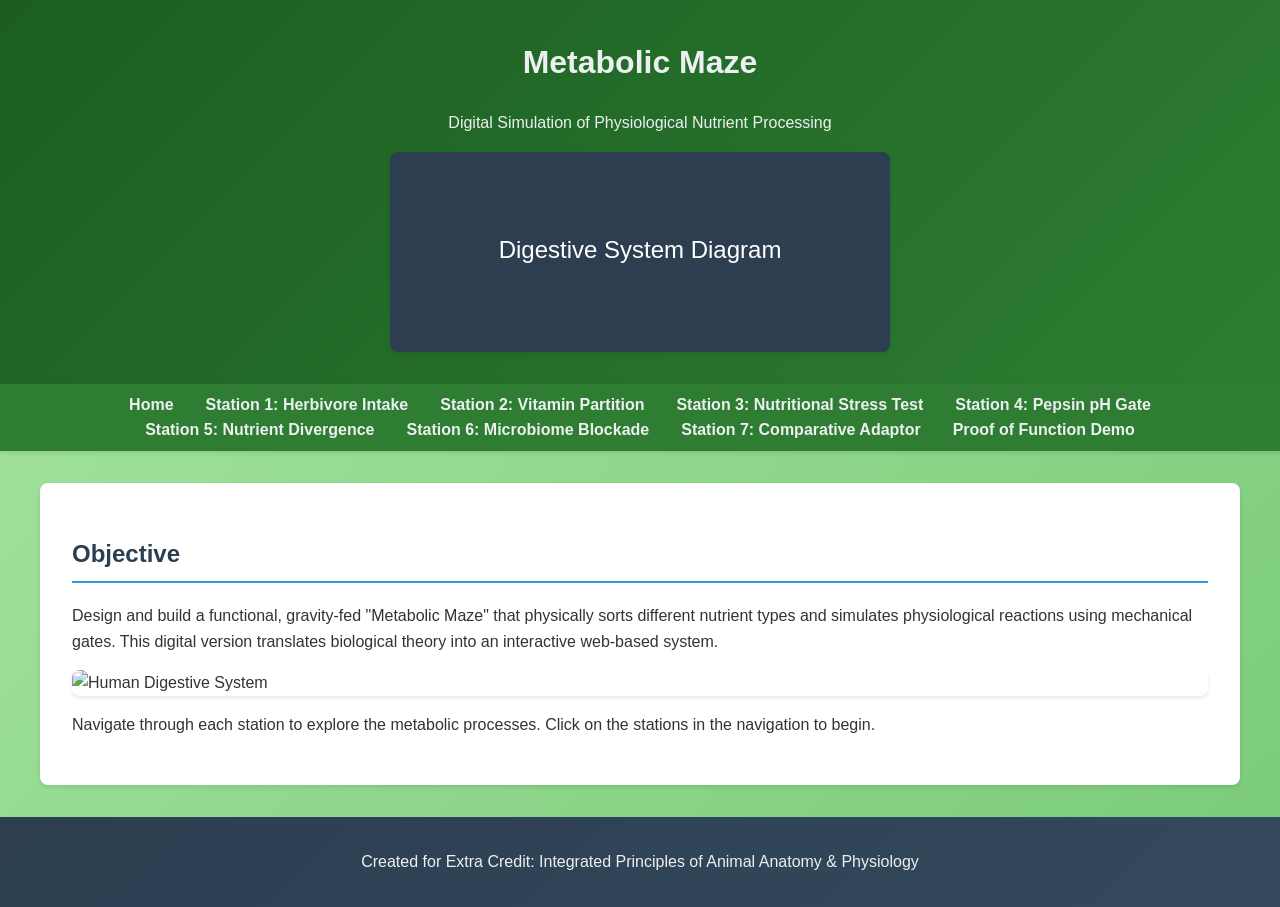
==== index.html @ 10ca8181 "feat: add extra credit web project with multi-station layout Add initial project files including ind" ====
<!DOCTYPE html>
<html lang="en">
<head>
    <meta charset="UTF-8">
    <meta name="viewport" content="width=device-width, initial-scale=1.0">
    <title>Metabolic Maze: Home</title>
    <link rel="stylesheet" href="style.css">
</head>
<body>
    <header>
        <h1>Metabolic Maze</h1>
        <p>Digital Simulation of Physiological Nutrient Processing</p>
        <svg width="500" height="200" xmlns="http://www.w3.org/2000/svg">
            <rect width="100%" height="100%" fill="#2c3e50"/>
            <text x="50%" y="50%" font-family="Arial" font-size="24" fill="white" text-anchor="middle" dominant-baseline="middle">Digestive System Diagram</text>
        </svg>
    </header>

    <nav>
        <ul>
            <li><a href="index.html">Home</a></li>
            <li><a href="station1.html">Station 1: Herbivore Intake</a></li>
            <li><a href="station2.html">Station 2: Vitamin Partition</a></li>
            <li><a href="station3.html">Station 3: Nutritional Stress Test</a></li>
            <li><a href="station4.html">Station 4: Pepsin pH Gate</a></li>
            <li><a href="station5.html">Station 5: Nutrient Divergence</a></li>
            <li><a href="station6.html">Station 6: Microbiome Blockade</a></li>
            <li><a href="station7.html">Station 7: Comparative Adaptor</a></li>
            <li><a href="demo.html">Proof of Function Demo</a></li>
        </ul>
    </nav>

    <main>
        <section id="intro">
            <h2>Objective</h2>
            <p>Design and build a functional, gravity-fed "Metabolic Maze" that physically sorts different nutrient types and simulates physiological reactions using mechanical gates. This digital version translates biological theory into an interactive web-based system.</p>
            <img src="images/digestive_system.png" alt="Human Digestive System" class="section-image"/>
            <!-- replace with your local image file -->
            <p>Navigate through each station to explore the metabolic processes. Click on the stations in the navigation to begin.</p>
        </section>
    </main>

    <footer>
        <p>Created for Extra Credit: Integrated Principles of Animal Anatomy & Physiology</p>
    </footer>

    <script src="script.js"></script>
</body>
</html>
---- style.css ----
body {
    font-family: "Lucida Sans Unicode", "Lucida Grande", sans-serif;
    line-height: 1.6;
    margin: 0;
    padding: 0;
    background: linear-gradient(135deg, #e8f5e8 0%, #c8e6c9 100%);
    color: #333;
    animation: fadeIn 1s ease-in;
}
 
@keyframes fadeIn {
    from { opacity: 0; }
    to { opacity: 1; }
}

header {
    background: linear-gradient(135deg, #1b5e20 0%, #2e7d32 100%);
    color: #ecf0f1;
    text-align: center;
    padding: 1rem 0;
    position: relative;
    overflow: hidden;
}

nav {
    background-color: #2e7d32;
    padding: 0.25rem;
    box-shadow: 0 2px 4px rgba(0,0,0,0.1);
    position: sticky;
    top: 0;
    z-index: 10;
}

header::before {
    content: '';
    position: absolute;
    top: 0;
    left: 0;
    right: 0;
    bottom: 0;
    background: url('https://upload.wikimedia.org/wikipedia/commons/thumb/5/5a/Digestive_system_diagram_en.svg/800px-Digestive_system_diagram_en.svg.png') no-repeat center;
    background-size: cover;
    opacity: 0.1;
    z-index: 0;
}

header h1, header p {
    position: relative;
    z-index: 1;
}

.header-image, svg {
    display: block;
    margin: 1rem auto;
    max-width: 100%;
    height: auto;
    border-radius: 10px;
    box-shadow: 0 4px 8px rgba(0,0,0,0.2);
}

nav {
    background-color: #2e7d32;
    padding: 0.5rem;
    box-shadow: 0 2px 4px rgba(0,0,0,0.1);
}

nav ul {
    list-style: none;
    padding: 0;
    margin: 0;
    display: flex;
    justify-content: center;
    flex-wrap: wrap;
}

nav li {
    margin: 0 1rem;
    transition: transform 0.3s ease;
}

nav li:hover {
    transform: scale(1.1);
}

nav a {
    color: #ecf0f1;
    text-decoration: none;
    font-weight: bold;
    transition: color 0.3s ease;
}

nav a:hover {
    color: #3498db;
}

main {
    max-width: 1200px;
    margin: 2rem auto;
    padding: 0 1rem;
}

section {
    background-color: #fff;
    margin-bottom: 2rem;
    padding: 2rem;
    border-radius: 8px;
    box-shadow: 0 2px 5px rgba(0,0,0,0.1);
    transition: transform 0.3s ease, box-shadow 0.3s ease;
}

section:hover {
    transform: translateY(-5px);
    box-shadow: 0 4px 15px rgba(0,0,0,0.2);
}

section h2 {
    color: #2c3e50;
    border-bottom: 2px solid #3498db;
    padding-bottom: 0.5rem;
    animation: slideInLeft 0.5s ease-out;
}

@keyframes slideInLeft {
    from { transform: translateX(-50px); opacity: 0; }
    to { transform: translateX(0); opacity: 1; }
}

.section-image, svg {
    display: block;
    max-width: 100%;
    height: auto;
    margin: 1rem auto;
    border-radius: 8px;
    box-shadow: 0 2px 4px rgba(0,0,0,0.1);
    transition: transform 0.3s ease;
}

.section-image:hover, svg:hover {
    transform: scale(1.05);
}

.simulation {
    margin-top: 1rem;
    padding: 1rem;
    background: linear-gradient(135deg, #ecf0f1 0%, #d5dbdb 100%);
    border-radius: 5px;
    animation: fadeInUp 0.5s ease-out;
}

@keyframes fadeInUp {
    from { transform: translateY(20px); opacity: 0; }
    to { transform: translateY(0); opacity: 1; }
}

/* fluid green animation - intensified */
@keyframes greenFlow {
    0% { background-position: 0% 50%; }
    25% { background-position: 50% 100%; }
    50% { background-position: 100% 50%; }
    75% { background-position: 50% 0%; }
    100% { background-position: 0% 50%; }
}
body {
    background: linear-gradient(135deg, #a8e6a3 0%, #4caf50 50%, #a8e6a3 100%);
    background-size: 400% 400%;
    animation: greenFlow 8s ease-in-out infinite;
}

/* draggable pulse and hover effects */
.draggable {
    transition: transform 0.2s ease, box-shadow 0.2s ease;
}
.draggable:hover {
    transform: scale(1.1);
    box-shadow: 0 4px 12px rgba(0,0,0,0.2);
}
.draggable:active {
    transform: scale(1.05);
}

/* dropzone glow on dragover */
.dropzone.dragover {
    background-color: #aed581;
    border-color: #689f38;
    animation: glow 1s ease infinite;
}

@keyframes glow {
    0% { box-shadow: 0 0 5px rgba(104,159,56,0.5); }
    50% { box-shadow: 0 0 20px rgba(104,159,56,1); }
    100% { box-shadow: 0 0 5px rgba(104,159,56,0.5); }
}

/* section background pulse */
section {
    background-color: #fff;
    animation: sectionPulse 6s ease-in-out infinite;
}
@keyframes sectionPulse {
    0%,100% { background-color: #fff; }
    50% { background-color: #f0fff0; }
}

button {
    background: linear-gradient(135deg, #388e3c 0%, #2e7d32 100%);
    color: white;
    border: none;
    padding: 0.5rem 1rem;
    margin: 0.5rem;
    border-radius: 5px;
    cursor: pointer;
    font-size: 1rem;
    transition: all 0.3s ease;
    box-shadow: 0 2px 4px rgba(0,0,0,0.1);
}

button:hover {
    transform: translateY(-2px);
    box-shadow: 0 4px 8px rgba(0,0,0,0.2);
}

button:active {
    transform: translateY(0);
}

.result {
    margin-top: 1rem;
    padding: 1rem;
    background: linear-gradient(135deg, #c8e6c9 0%, #a5d6a7 100%);
    border-radius: 5px;
    font-weight: bold;
    animation: fadeIn 0.5s ease-in;
    opacity: 0;
    transition: opacity 0.5s ease;
}
.result.pop {
    animation: pop 0.4s ease-out;
}

@keyframes pop {
    0% { transform: scale(0.8); opacity: 0; }
    60% { transform: scale(1.1); opacity: 1; }
    100% { transform: scale(1); opacity: 1; }
}

.result.show {
    opacity: 1;
}

footer {
    background: linear-gradient(135deg, #2c3e50 0%, #34495e 100%);
    color: #ecf0f1;
    text-align: center;
    padding: 1rem 0;
    margin-top: 2rem;
}

/* draggable and dropzone styles */
.draggable {
    display: inline-block;
    padding: 0.4rem 0.8rem;
    margin: 0.2rem;
    background-color: #a5d6a7;
    border: 1px solid #4caf50;
    border-radius: 4px;
    cursor: move;
}

.dropzone {
    margin-top: 1rem;
    padding: 2rem;
    min-height: 100px;
    background-color: #c8e6c9;
    border: 2px dashed #388e3c;
    border-radius: 8px;
    text-align: center;
    color: #2e7d32;
}

/* test food drop zone for adaptor station */
#test-zone {
    margin-top: 1rem;
    padding: 1.5rem;
    background-color: #dcedc8;
    border: 2px dotted #558b2f;
    border-radius: 6px;
    text-align: center;
    color: #33691e;
}
.dropzone.jam {
    animation: shake 0.5s;
    border-color: #e74c3c;
    background-color: #ffcdd2;
}

@keyframes shake {
    0% { transform: translateX(0); }
    25% { transform: translateX(-5px); }
    50% { transform: translateX(5px); }
    75% { transform: translateX(-5px); }
    100% { transform: translateX(0); }
}

/* station-specific visual components */
#maze-container {
    display: flex;
    align-items: center;
    justify-content: space-around;
    margin-top: 1rem;
}

/* two-column panels for station7 */
.two-panels {
    display: flex;
    gap: 1rem;
    flex-wrap: wrap;
}
.panel {
    flex: 1 1 45%;
    border: 2px solid #4caf50;
    padding: 0.5rem;
    border-radius: 6px;
    background: #e8f5e9;
}
.panel h3 {
    text-align: center;
    margin-top: 0;
}

/* Station 1 intake pathway animation */
.intake-path {
    position: relative;
    width: 60px;
    height: 200px;
    margin: 1rem auto;
    background: linear-gradient(180deg, #e0f2f1 0%, #a5d6a7 100%);
    border: 2px solid #388e3c;
    border-radius: 15px;
    overflow: hidden;
}
.intake-path .segment {
    width: 100%;
    height: 33.33%;
    position: relative;
    border-bottom: 1px solid #388e3c;
}
.intake-path .segment:last-child {
    border-bottom: none;
}
.intake-path .segment.head {
    border-top-left-radius: 15px;
    border-top-right-radius: 15px;
    background: #b2dfdb;
}
.intake-path .segment.stomach {
    border-bottom-left-radius: 15px;
    border-bottom-right-radius: 15px;
    background: #80cbc4;
}
.path-label {
    text-align: center;
    margin-top: 0.2rem;
    font-size: 0.9rem;
    color: #2e7d32;
}
.intake-marker {
    position: absolute;
    top: -20px;
    left: 50%;
    width: 20px;
    height: 20px;
    border-radius: 50%;
    transform: translateX(-50%);
    background-color: #4caf50;
}
.intake-marker.accepted {
    background-color: #4caf50;
}
.intake-marker.rejected {
    background-color: #e74c3c;
}
@keyframes slideDown {
    0% { top: -20px; border-radius:50%; height:20px; }
    30% { top: 40%; border-radius:10%; height:30px; }
    60% { top: 70%; border-radius:30%; height:25px; }
    100% { top: 100%; }
}
@keyframes slideUp {
    0% { top: -20px; }
    30% { top: 60%; }
    60% { top: 40%; }
    100% { top: -20px; }
}
.slide-down { animation: slideDown 1s ease-in-out forwards; }
.slide-up { animation: slideUp 1s ease-in-out forwards; }
.pillar {
    padding: 0.5rem 1rem;
    background-color: #ffeb3b;
    border: 2px solid #fbc02d;
    border-radius: 4px;
    transition: transform 0.5s ease, opacity 0.5s ease;
}
.pillar.removed {
    transform: translateY(20px) rotate(20deg);
    opacity: 0;
}
.gate {
    padding: 0.5rem 1rem;
    border: 2px solid #555;
    border-radius: 4px;
    transition: background-color 0.3s ease;
}
.gate.closed {
    background-color: #e74c3c;
    color: white;
}
.gate.open {
    background-color: #2ecc71;
    color: white;
}

/* animated energy flow around gate */
.gate {
    position: relative;
}
.gate::before,
.gate::after {
    content: '';
    position: absolute;
    width: 12px;
    height: 12px;
    background: rgba(46,204,113,0.8);
    border-radius: 50%;
    box-shadow: 0 0 8px rgba(46,204,113,0.6);
    pointer-events: none;
    opacity: 0;
    transition: opacity 0.3s;
}
.gate::before {
    /* second dot starts halfway through the animation */
    animation-delay: 1s;
}
.gate.flowing::after,
.gate.flowing::before {
    animation: perimeterLight 2s linear infinite;
    opacity: 1;
}
.gate.paused::after,
.gate.paused::before {
    animation: none;
    opacity: 0.4;
}

@keyframes perimeterLight {
    0%,100% { top: -8px; left: -8px; }
    25%  { top: -8px; left: calc(100% - 4px); }
    50%  { top: calc(100% - 4px); left: calc(100% - 4px); }
    75%  { top: calc(100% - 4px); left: -8px; }
}

#energy-meter {
    margin-top: 0.5rem;
    font-weight: bold;
}

/* generic meter/counter used by multiple stations */
.meter, .counter {
    margin-top: 0.5rem;
    font-weight: bold;
    padding: 0.3rem 0.6rem;
    background-color: #fff9c4;
    border: 1px solid #fbc02d;
    border-radius: 4px;
    display: inline-block;
}

/* demo page meter summary */
#demo-meters {
    display: block;
    margin: 1rem 0;
    padding: 0.5rem 1rem;
    background-color: #dcedc8;
    border: 1px solid #8bc34a;
    border-radius: 4px;
    font-size: 0.9rem;
}
.counter.highlight {
    background-color: #aed581;
    transition: background-color 0.5s ease;
}

.flow {
    margin-top:1rem;
    padding:0.5rem;
    border:1px solid #388e3c;
    border-radius:4px;
    transition:background-color 0.3s ease, width 0.3s ease;
    width:50%;
}
.flow.slow { background-color:#a5d6a7; }
.flow.fast { background-color:#ef5350; width:100%; }

.back-link {
    display: inline-block;
    margin-top: 1rem;
    padding: 0.5rem 1rem;
    background-color: #3498db;
    color: white;
    text-decoration: none;
    border-radius: 5px;
    transition: background-color 0.3s ease;
}

.back-link:hover {
    background-color: #2980b9;
}
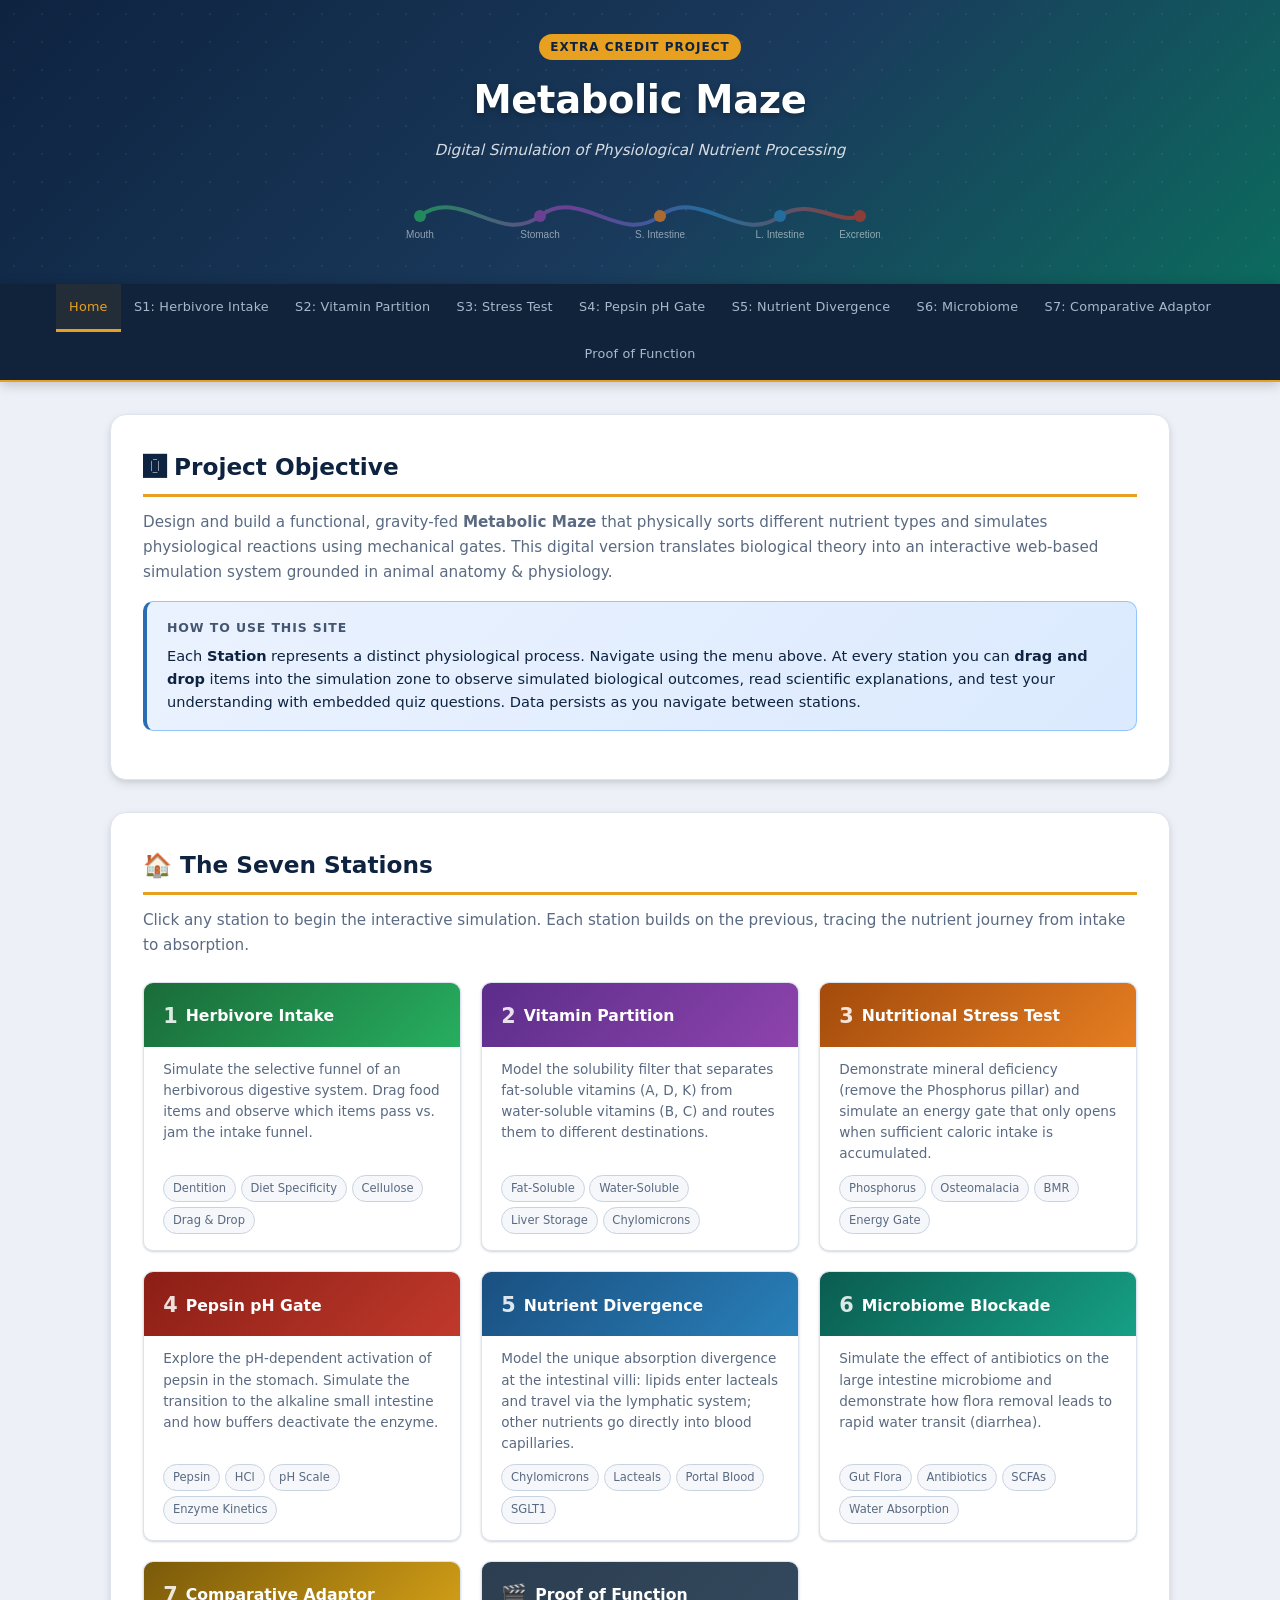
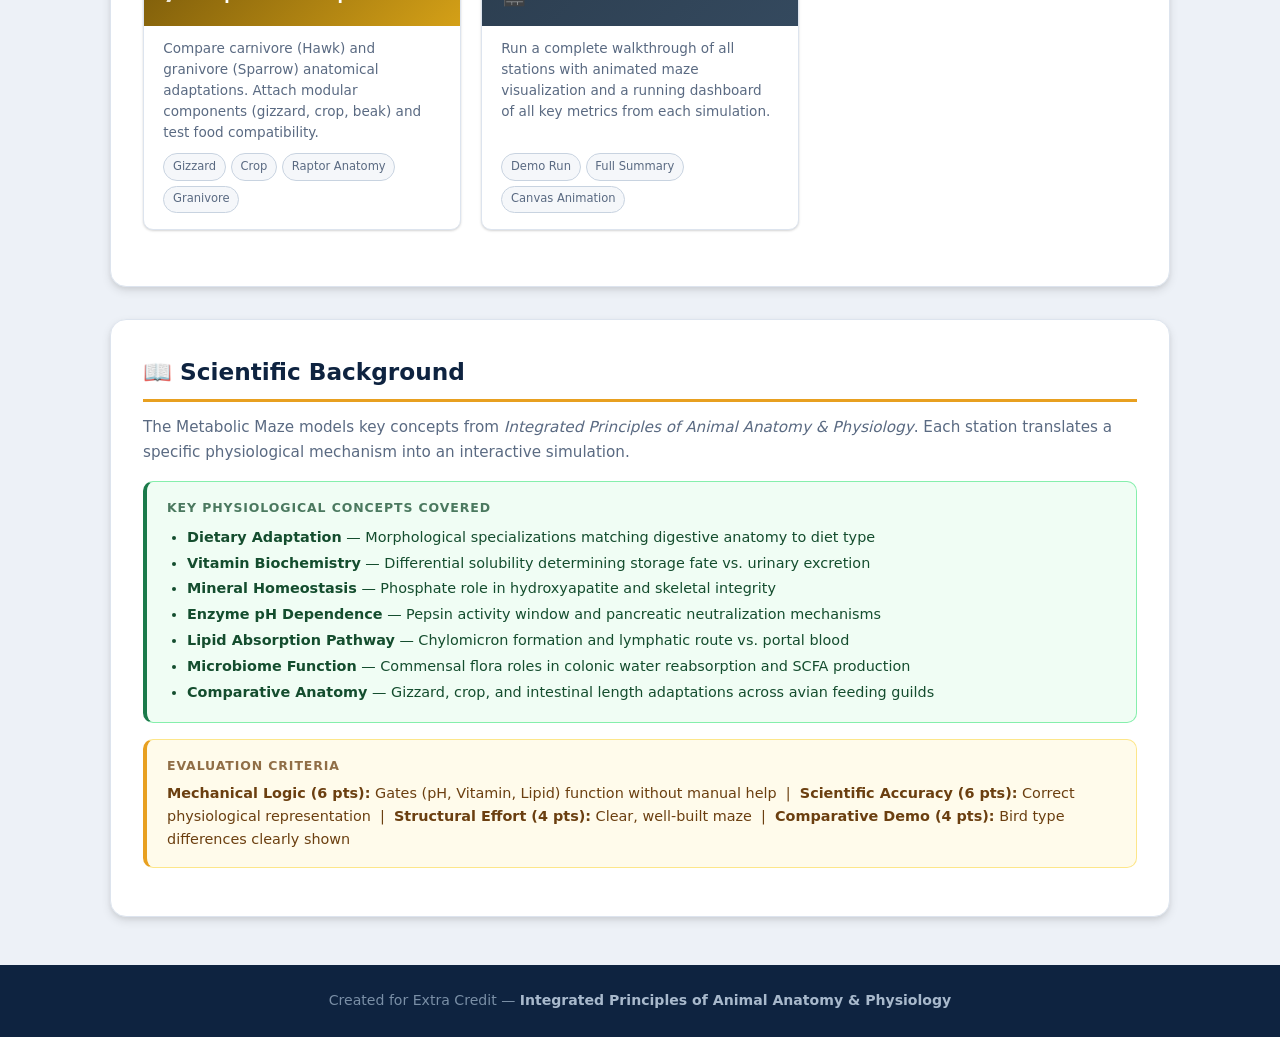
==== commit 7e859b16: "modified:   index.html 	modified:   script.js 	modified:   station1.html 	modified:   station2.html " ====
--- a/index.html
+++ b/index.html
@@ -3,47 +3,236 @@
 <head>
     <meta charset="UTF-8">
     <meta name="viewport" content="width=device-width, initial-scale=1.0">
-    <title>Metabolic Maze: Home</title>
+    <title>Metabolic Maze &mdash; Home</title>
     <link rel="stylesheet" href="style.css">
 </head>
 <body>
     <header>
+        <div class="station-badge">Extra Credit Project</div>
         <h1>Metabolic Maze</h1>
         <p>Digital Simulation of Physiological Nutrient Processing</p>
-        <svg width="500" height="200" xmlns="http://www.w3.org/2000/svg">
-            <rect width="100%" height="100%" fill="#2c3e50"/>
-            <text x="50%" y="50%" font-family="Arial" font-size="24" fill="white" text-anchor="middle" dominant-baseline="middle">Digestive System Diagram</text>
+        <!-- Inline SVG digestive pathway diagram -->
+        <svg width="480" height="80" viewBox="0 0 480 80" xmlns="http://www.w3.org/2000/svg" style="display:block;margin:.75rem auto 0;opacity:.7;">
+            <defs>
+                <linearGradient id="pipGrad" x1="0" y1="0" x2="1" y2="0">
+                    <stop offset="0%"   stop-color="#27ae60"/>
+                    <stop offset="33%"  stop-color="#8e44ad"/>
+                    <stop offset="66%"  stop-color="#2980b9"/>
+                    <stop offset="100%" stop-color="#c0392b"/>
+                </linearGradient>
+            </defs>
+            <path d="M20,40 C60,10 100,70 140,40 C180,10 220,70 260,40 C300,10 340,70 380,40 C410,20 440,50 460,40"
+                  stroke="url(#pipGrad)" stroke-width="4" fill="none" stroke-linecap="round"/>
+            <circle cx="20"  cy="40" r="6" fill="#27ae60"/>
+            <circle cx="140" cy="40" r="6" fill="#8e44ad"/>
+            <circle cx="260" cy="40" r="6" fill="#e67e22"/>
+            <circle cx="380" cy="40" r="6" fill="#2980b9"/>
+            <circle cx="460" cy="40" r="6" fill="#c0392b"/>
+            <text x="20"  y="62" font-family="sans-serif" font-size="10" fill="rgba(255,255,255,.75)" text-anchor="middle">Mouth</text>
+            <text x="140" y="62" font-family="sans-serif" font-size="10" fill="rgba(255,255,255,.75)" text-anchor="middle">Stomach</text>
+            <text x="260" y="62" font-family="sans-serif" font-size="10" fill="rgba(255,255,255,.75)" text-anchor="middle">S. Intestine</text>
+            <text x="380" y="62" font-family="sans-serif" font-size="10" fill="rgba(255,255,255,.75)" text-anchor="middle">L. Intestine</text>
+            <text x="460" y="62" font-family="sans-serif" font-size="10" fill="rgba(255,255,255,.75)" text-anchor="middle">Excretion</text>
         </svg>
     </header>
 
     <nav>
         <ul>
             <li><a href="index.html">Home</a></li>
-            <li><a href="station1.html">Station 1: Herbivore Intake</a></li>
-            <li><a href="station2.html">Station 2: Vitamin Partition</a></li>
-            <li><a href="station3.html">Station 3: Nutritional Stress Test</a></li>
-            <li><a href="station4.html">Station 4: Pepsin pH Gate</a></li>
-            <li><a href="station5.html">Station 5: Nutrient Divergence</a></li>
-            <li><a href="station6.html">Station 6: Microbiome Blockade</a></li>
-            <li><a href="station7.html">Station 7: Comparative Adaptor</a></li>
-            <li><a href="demo.html">Proof of Function Demo</a></li>
+            <li><a href="station1.html">S1: Herbivore Intake</a></li>
+            <li><a href="station2.html">S2: Vitamin Partition</a></li>
+            <li><a href="station3.html">S3: Stress Test</a></li>
+            <li><a href="station4.html">S4: Pepsin pH Gate</a></li>
+            <li><a href="station5.html">S5: Nutrient Divergence</a></li>
+            <li><a href="station6.html">S6: Microbiome</a></li>
+            <li><a href="station7.html">S7: Comparative Adaptor</a></li>
+            <li><a href="demo.html">Proof of Function</a></li>
         </ul>
     </nav>
 
     <main>
+        <!-- Objective Section -->
         <section id="intro">
-            <h2>Objective</h2>
-            <p>Design and build a functional, gravity-fed "Metabolic Maze" that physically sorts different nutrient types and simulates physiological reactions using mechanical gates. This digital version translates biological theory into an interactive web-based system.</p>
-            <img src="images/digestive_system.png" alt="Human Digestive System" class="section-image"/>
-            <!-- replace with your local image file -->
-            <p>Navigate through each station to explore the metabolic processes. Click on the stations in the navigation to begin.</p>
+            <h2>&#127358; Project Objective</h2>
+            <p class="section-desc">
+                Design and build a functional, gravity-fed <strong>Metabolic Maze</strong> that physically sorts different
+                nutrient types and simulates physiological reactions using mechanical gates. This digital version translates
+                biological theory into an interactive web-based simulation system grounded in animal anatomy & physiology.
+            </p>
+
+            <div class="fact-panel">
+                <div class="panel-title">How to Use This Site</div>
+                <p>Each <strong>Station</strong> represents a distinct physiological process. Navigate using the menu above.
+                   At every station you can <strong>drag and drop</strong> items into the simulation zone to observe
+                   simulated biological outcomes, read scientific explanations, and test your understanding with
+                   embedded quiz questions. Data persists as you navigate between stations.</p>
+            </div>
+        </section>
+
+        <!-- Station Cards Grid -->
+        <section>
+            <h2>&#127968; The Seven Stations</h2>
+            <p class="section-desc">Click any station to begin the interactive simulation. Each station builds on the previous, tracing the nutrient journey from intake to absorption.</p>
+
+            <div class="station-grid">
+                <a href="station1.html" class="station-card">
+                    <div class="station-card-header card-s1">
+                        <span class="s-num">1</span> Herbivore Intake
+                    </div>
+                    <div class="station-card-body">
+                        <p>Simulate the selective funnel of an herbivorous digestive system. Drag food items and observe which items pass vs. jam the intake funnel.</p>
+                        <div class="station-card-tags">
+                            <span class="tag">Dentition</span>
+                            <span class="tag">Diet Specificity</span>
+                            <span class="tag">Cellulose</span>
+                            <span class="tag">Drag & Drop</span>
+                        </div>
+                    </div>
+                </a>
+
+                <a href="station2.html" class="station-card">
+                    <div class="station-card-header card-s2">
+                        <span class="s-num">2</span> Vitamin Partition
+                    </div>
+                    <div class="station-card-body">
+                        <p>Model the solubility filter that separates fat-soluble vitamins (A, D, K) from water-soluble vitamins (B, C) and routes them to different destinations.</p>
+                        <div class="station-card-tags">
+                            <span class="tag">Fat-Soluble</span>
+                            <span class="tag">Water-Soluble</span>
+                            <span class="tag">Liver Storage</span>
+                            <span class="tag">Chylomicrons</span>
+                        </div>
+                    </div>
+                </a>
+
+                <a href="station3.html" class="station-card">
+                    <div class="station-card-header card-s3">
+                        <span class="s-num">3</span> Nutritional Stress Test
+                    </div>
+                    <div class="station-card-body">
+                        <p>Demonstrate mineral deficiency (remove the Phosphorus pillar) and simulate an energy gate that only opens when sufficient caloric intake is accumulated.</p>
+                        <div class="station-card-tags">
+                            <span class="tag">Phosphorus</span>
+                            <span class="tag">Osteomalacia</span>
+                            <span class="tag">BMR</span>
+                            <span class="tag">Energy Gate</span>
+                        </div>
+                    </div>
+                </a>
+
+                <a href="station4.html" class="station-card">
+                    <div class="station-card-header card-s4">
+                        <span class="s-num">4</span> Pepsin pH Gate
+                    </div>
+                    <div class="station-card-body">
+                        <p>Explore the pH-dependent activation of pepsin in the stomach. Simulate the transition to the alkaline small intestine and how buffers deactivate the enzyme.</p>
+                        <div class="station-card-tags">
+                            <span class="tag">Pepsin</span>
+                            <span class="tag">HCl</span>
+                            <span class="tag">pH Scale</span>
+                            <span class="tag">Enzyme Kinetics</span>
+                        </div>
+                    </div>
+                </a>
+
+                <a href="station5.html" class="station-card">
+                    <div class="station-card-header card-s5">
+                        <span class="s-num">5</span> Nutrient Divergence
+                    </div>
+                    <div class="station-card-body">
+                        <p>Model the unique absorption divergence at the intestinal villi: lipids enter lacteals and travel via the lymphatic system; other nutrients go directly into blood capillaries.</p>
+                        <div class="station-card-tags">
+                            <span class="tag">Chylomicrons</span>
+                            <span class="tag">Lacteals</span>
+                            <span class="tag">Portal Blood</span>
+                            <span class="tag">SGLT1</span>
+                        </div>
+                    </div>
+                </a>
+
+                <a href="station6.html" class="station-card">
+                    <div class="station-card-header card-s6">
+                        <span class="s-num">6</span> Microbiome Blockade
+                    </div>
+                    <div class="station-card-body">
+                        <p>Simulate the effect of antibiotics on the large intestine microbiome and demonstrate how flora removal leads to rapid water transit (diarrhea).</p>
+                        <div class="station-card-tags">
+                            <span class="tag">Gut Flora</span>
+                            <span class="tag">Antibiotics</span>
+                            <span class="tag">SCFAs</span>
+                            <span class="tag">Water Absorption</span>
+                        </div>
+                    </div>
+                </a>
+
+                <a href="station7.html" class="station-card">
+                    <div class="station-card-header card-s7">
+                        <span class="s-num">7</span> Comparative Adaptor
+                    </div>
+                    <div class="station-card-body">
+                        <p>Compare carnivore (Hawk) and granivore (Sparrow) anatomical adaptations. Attach modular components (gizzard, crop, beak) and test food compatibility.</p>
+                        <div class="station-card-tags">
+                            <span class="tag">Gizzard</span>
+                            <span class="tag">Crop</span>
+                            <span class="tag">Raptor Anatomy</span>
+                            <span class="tag">Granivore</span>
+                        </div>
+                    </div>
+                </a>
+
+                <a href="demo.html" class="station-card">
+                    <div class="station-card-header card-demo">
+                        <span class="s-num">&#127916;</span> Proof of Function
+                    </div>
+                    <div class="station-card-body">
+                        <p>Run a complete walkthrough of all stations with animated maze visualization and a running dashboard of all key metrics from each simulation.</p>
+                        <div class="station-card-tags">
+                            <span class="tag">Demo Run</span>
+                            <span class="tag">Full Summary</span>
+                            <span class="tag">Canvas Animation</span>
+                        </div>
+                    </div>
+                </a>
+            </div>
+        </section>
+
+        <!-- Scientific Context -->
+        <section>
+            <h2>&#128214; Scientific Background</h2>
+            <p class="section-desc">
+                The Metabolic Maze models key concepts from <em>Integrated Principles of Animal Anatomy & Physiology</em>.
+                Each station translates a specific physiological mechanism into an interactive simulation.
+            </p>
+
+            <div class="concept-panel">
+                <div class="panel-title">Key Physiological Concepts Covered</div>
+                <ul style="padding-left:1.25rem;margin-top:.4rem;font-size:.9rem;line-height:1.8;">
+                    <li><strong>Dietary Adaptation</strong> &mdash; Morphological specializations matching digestive anatomy to diet type</li>
+                    <li><strong>Vitamin Biochemistry</strong> &mdash; Differential solubility determining storage fate vs. urinary excretion</li>
+                    <li><strong>Mineral Homeostasis</strong> &mdash; Phosphate role in hydroxyapatite and skeletal integrity</li>
+                    <li><strong>Enzyme pH Dependence</strong> &mdash; Pepsin activity window and pancreatic neutralization mechanisms</li>
+                    <li><strong>Lipid Absorption Pathway</strong> &mdash; Chylomicron formation and lymphatic route vs. portal blood</li>
+                    <li><strong>Microbiome Function</strong> &mdash; Commensal flora roles in colonic water reabsorption and SCFA production</li>
+                    <li><strong>Comparative Anatomy</strong> &mdash; Gizzard, crop, and intestinal length adaptations across avian feeding guilds</li>
+                </ul>
+            </div>
+
+            <div class="warn-panel">
+                <div class="panel-title">Evaluation Criteria</div>
+                <p style="margin-top:.3rem;font-size:.9rem;">
+                    <strong>Mechanical Logic (6 pts):</strong> Gates (pH, Vitamin, Lipid) function without manual help &nbsp;|&nbsp;
+                    <strong>Scientific Accuracy (6 pts):</strong> Correct physiological representation &nbsp;|&nbsp;
+                    <strong>Structural Effort (4 pts):</strong> Clear, well-built maze &nbsp;|&nbsp;
+                    <strong>Comparative Demo (4 pts):</strong> Bird type differences clearly shown
+                </p>
+            </div>
         </section>
     </main>
 
     <footer>
-        <p>Created for Extra Credit: Integrated Principles of Animal Anatomy & Physiology</p>
+        <p>Created for Extra Credit &mdash; <strong>Integrated Principles of Animal Anatomy & Physiology</strong></p>
     </footer>
 
     <script src="script.js"></script>
 </body>
-</html>+</html>
--- a/style.css
+++ b/style.css
@@ -1,516 +1,1070 @@
+/* ==========================================
+   METABOLIC MAZE â GLOBAL STYLESHEET
+   Academic/Scientific Theme
+   ========================================== */
+
+/* --- CSS CUSTOM PROPERTIES --- */
+:root {
+    --primary:       #1a3a5c;
+    --primary-dark:  #0e2340;
+    --primary-light: #2a6db5;
+    --secondary:     #0c6b5e;
+    --secondary-light:#14a896;
+    --accent:        #e8a020;
+    --accent-dark:   #c5820f;
+    --danger:        #c0392b;
+    --success:       #1a7a4a;
+    --warning:       #c77b0a;
+
+    /* station accent colours */
+    --s1: #27ae60;
+    --s2: #8e44ad;
+    --s3: #e67e22;
+    --s4: #c0392b;
+    --s5: #2980b9;
+    --s6: #16a085;
+    --s7: #d4a017;
+
+    --bg:            #edf1f7;
+    --surface:       #ffffff;
+    --surface-alt:   #f5f7fa;
+    --text:          #1a2535;
+    --text-muted:    #5a6a82;
+    --text-light:    #8899b0;
+    --border:        #c8d3e0;
+    --border-light:  #dde4ee;
+
+    --shadow-sm:  0 1px 3px rgba(0,0,0,.11), 0 1px 2px rgba(0,0,0,.07);
+    --shadow:     0 4px 10px rgba(0,0,0,.10), 0 2px 5px rgba(0,0,0,.06);
+    --shadow-lg:  0 10px 28px rgba(0,0,0,.13), 0 4px 12px rgba(0,0,0,.08);
+    --shadow-xl:  0 20px 45px rgba(0,0,0,.16);
+
+    --radius-sm:   5px;
+    --radius:      10px;
+    --radius-lg:   16px;
+    --radius-full: 999px;
+
+    --transition:      all .22s ease;
+    --transition-slow: all .45s ease;
+}
+
+/* --- RESET --- */
+*, *::before, *::after { box-sizing: border-box; margin: 0; padding: 0; }
+img { max-width: 100%; height: auto; display: block; }
+
+/* --- BODY --- */
 body {
-    font-family: "Lucida Sans Unicode", "Lucida Grande", sans-serif;
-    line-height: 1.6;
-    margin: 0;
+    font-family: 'Segoe UI', system-ui, -apple-system, sans-serif;
+    background: var(--bg);
+    color: var(--text);
+    line-height: 1.7;
+    min-height: 100vh;
+    animation: pageIn .55s ease both;
+}
+@keyframes pageIn {
+    from { opacity: 0; transform: translateY(8px); }
+    to   { opacity: 1; transform: translateY(0); }
+}
+
+/* ==========================================
+   HEADER
+   ========================================== */
+header {
+    background: linear-gradient(135deg, var(--primary-dark) 0%, var(--primary) 55%, var(--secondary) 100%);
+    color: #fff;
+    padding: 2rem 1.5rem 1.75rem;
+    text-align: center;
+    position: relative;
+    overflow: hidden;
+}
+/* subtle DNA-lattice watermark */
+header::before {
+    content: '';
+    position: absolute; inset: 0;
+    background-image:
+        radial-gradient(circle, rgba(255,255,255,.06) 1px, transparent 1px);
+    background-size: 28px 28px;
+    pointer-events: none;
+}
+header h1 {
+    position: relative;
+    font-size: clamp(1.4rem, 4vw, 2.4rem);
+    font-weight: 800;
+    letter-spacing: -.3px;
+    text-shadow: 0 2px 6px rgba(0,0,0,.35);
+}
+header p {
+    position: relative;
+    font-size: .95rem;
+    opacity: .82;
+    margin-top: .35rem;
+    font-style: italic;
+}
+.station-badge {
+    display: inline-block;
+    background: var(--accent);
+    color: var(--primary-dark);
+    font-weight: 700;
+    font-size: .75rem;
+    padding: .18rem .7rem;
+    border-radius: var(--radius-full);
+    letter-spacing: 1px;
+    text-transform: uppercase;
+    margin-bottom: .45rem;
+    position: relative;
+}
+
+/* ==========================================
+   NAVIGATION
+   ========================================== */
+nav {
+    background: rgba(10, 28, 52, .97);
+    backdrop-filter: blur(12px);
     padding: 0;
-    background: linear-gradient(135deg, #e8f5e8 0%, #c8e6c9 100%);
-    color: #333;
-    animation: fadeIn 1s ease-in;
-}
- 
-@keyframes fadeIn {
-    from { opacity: 0; }
-    to { opacity: 1; }
-}
-
-header {
-    background: linear-gradient(135deg, #1b5e20 0%, #2e7d32 100%);
-    color: #ecf0f1;
-    text-align: center;
-    padding: 1rem 0;
-    position: relative;
-    overflow: hidden;
-}
-
-nav {
-    background-color: #2e7d32;
-    padding: 0.25rem;
-    box-shadow: 0 2px 4px rgba(0,0,0,0.1);
     position: sticky;
     top: 0;
-    z-index: 10;
-}
-
-header::before {
+    z-index: 100;
+    box-shadow: 0 2px 12px rgba(0,0,0,.22);
+    border-bottom: 2.5px solid var(--accent);
+}
+nav ul {
+    list-style: none;
+    display: flex;
+    justify-content: center;
+    flex-wrap: wrap;
+    gap: 0;
+}
+nav li { position: relative; }
+nav a {
+    display: block;
+    color: #a8b9cc;
+    text-decoration: none;
+    font-weight: 500;
+    font-size: .8rem;
+    padding: .72rem .82rem;
+    letter-spacing: .2px;
+    transition: var(--transition);
+    border-bottom: 3px solid transparent;
+    white-space: nowrap;
+}
+nav a:hover {
+    color: #fff;
+    background: rgba(255,255,255,.07);
+    border-bottom-color: var(--accent);
+}
+nav a.active {
+    color: var(--accent);
+    border-bottom-color: var(--accent);
+    background: rgba(232,160,32,.08);
+}
+
+/* ==========================================
+   MAIN LAYOUT
+   ========================================== */
+main {
+    max-width: 1100px;
+    margin: 2rem auto;
+    padding: 0 1.25rem;
+}
+section {
+    background: var(--surface);
+    border-radius: var(--radius-lg);
+    box-shadow: var(--shadow);
+    padding: 2rem;
+    margin-bottom: 2rem;
+    border: 1px solid var(--border-light);
+}
+section h2 {
+    color: var(--primary-dark);
+    font-size: 1.45rem;
+    font-weight: 700;
+    margin-bottom: .8rem;
+    padding-bottom: .5rem;
+    border-bottom: 3px solid var(--accent);
+    display: flex;
+    align-items: center;
+    gap: .5rem;
+}
+.section-desc {
+    color: var(--text-muted);
+    font-size: .95rem;
+    line-height: 1.65;
+    margin-bottom: .5rem;
+}
+ol.station-requirements {
+    padding-left: 1.3rem;
+    margin: .6rem 0;
+    color: var(--text-muted);
+    font-size: .93rem;
+}
+ol.station-requirements li { margin-bottom: .35rem; }
+
+/* ==========================================
+   FACT / CONCEPT / WARN PANELS
+   ========================================== */
+.fact-panel, .concept-panel, .warn-panel {
+    border-radius: var(--radius);
+    padding: 1rem 1.25rem;
+    margin: 1rem 0;
+    font-size: .91rem;
+    line-height: 1.6;
+}
+.fact-panel {
+    background: linear-gradient(135deg, #ebf2ff, #dbeafe);
+    border: 1px solid #93c5fd;
+    border-left: 4px solid var(--primary-light);
+    color: var(--primary-dark);
+}
+.concept-panel {
+    background: #f0fdf4;
+    border: 1px solid #86efac;
+    border-left: 4px solid var(--success);
+    color: #144d2e;
+}
+.warn-panel {
+    background: #fffbeb;
+    border: 1px solid #fde68a;
+    border-left: 4px solid var(--accent);
+    color: #6b3f10;
+}
+.panel-title {
+    font-weight: 700;
+    font-size: .78rem;
+    text-transform: uppercase;
+    letter-spacing: .9px;
+    margin-bottom: .35rem;
+    opacity: .75;
+}
+
+/* ==========================================
+   QUIZ
+   ========================================== */
+.quiz-section {
+    background: var(--surface-alt);
+    border: 2px solid var(--border);
+    border-radius: var(--radius);
+    padding: 1.25rem;
+    margin: 1.5rem 0;
+}
+.quiz-section h3 {
+    color: var(--primary);
+    font-size: 1rem;
+    margin-bottom: 1rem;
+    display: flex;
+    align-items: center;
+    gap: .4rem;
+}
+.quiz-question { margin-bottom: .9rem; }
+.quiz-question p {
+    font-weight: 600;
+    font-size: .93rem;
+    margin-bottom: .5rem;
+    color: var(--text);
+}
+.quiz-option {
+    display: block;
+    padding: .48rem .85rem;
+    margin: .22rem 0;
+    background: #fff;
+    border: 1.5px solid var(--border);
+    border-radius: var(--radius-sm);
+    cursor: pointer;
+    font-size: .88rem;
+    transition: var(--transition);
+    color: var(--text);
+}
+.quiz-option:hover { border-color: var(--primary-light); background: #eff6ff; }
+.quiz-option.correct { background: #dcfce7; border-color: #4ade80; color: #14532d; font-weight: 600; }
+.quiz-option.wrong   { background: #fee2e2; border-color: #f87171; color: #7f1d1d; }
+.quiz-feedback {
+    font-size: .85rem;
+    color: var(--text-muted);
+    font-style: italic;
+    margin-top: .4rem;
+    padding: .4rem .7rem;
+    border-radius: var(--radius-sm);
+    background: #f8fafc;
+    border: 1px solid var(--border-light);
+    display: none;
+}
+.quiz-feedback.visible { display: block; animation: fadeInUp .3s ease; }
+
+/* ==========================================
+   SIMULATION BOX
+   ========================================== */
+.simulation {
+    background: var(--surface-alt);
+    border: 1px solid var(--border-light);
+    border-radius: var(--radius);
+    padding: 1.25rem;
+    margin-top: 1.25rem;
+}
+.simulation-title {
+    font-size: .85rem;
+    font-weight: 600;
+    text-transform: uppercase;
+    letter-spacing: .7px;
+    color: var(--text-muted);
+    margin-bottom: .75rem;
+    display: flex;
+    align-items: center;
+    gap: .4rem;
+}
+.sim-instructions {
+    font-size: .88rem;
+    color: var(--text-muted);
+    font-style: italic;
+    margin-bottom: .85rem;
+}
+
+/* ==========================================
+   ITEMS BANK (draggable items palette)
+   ========================================== */
+.items-bank {
+    padding: .75rem;
+    background: #fff;
+    border: 1px solid var(--border-light);
+    border-radius: var(--radius-sm);
+    margin-bottom: .75rem;
+}
+.items-bank-label {
+    font-size: .76rem;
+    font-weight: 700;
+    text-transform: uppercase;
+    letter-spacing: .6px;
+    color: var(--text-light);
+    margin-bottom: .45rem;
+}
+/* keep old .items class working */
+.items {
+    display: flex;
+    flex-wrap: wrap;
+    gap: .45rem;
+    margin-bottom: .75rem;
+}
+
+/* ==========================================
+   DRAGGABLE CHIPS
+   ========================================== */
+.draggable {
+    display: inline-flex;
+    align-items: center;
+    gap: .28rem;
+    padding: .38rem .82rem;
+    border-radius: var(--radius-full);
+    cursor: grab;
+    font-size: .86rem;
+    font-weight: 600;
+    transition: var(--transition);
+    user-select: none;
+    box-shadow: var(--shadow-sm);
+    border: 1.5px solid transparent;
+}
+.draggable:hover { transform: scale(1.09); box-shadow: var(--shadow); }
+.draggable:active { cursor: grabbing; transform: scale(1.04); }
+
+/* type-specific palette */
+.draggable[data-type="herbivore"] { background: #d1fadf; color: #166534; border-color: #6ee7a0; }
+.draggable[data-type="carnivore"] { background: #fee2e2; color: #991b1b; border-color: #fca5a5; }
+.draggable[data-type="other"]     { background: #f1f5f9; color: #475569; border-color: #cbd5e1; }
+.draggable[data-type="fat"]       { background: #fef3c7; color: #78350f; border-color: #fcd34d; }
+.draggable[data-type="water"]     { background: #dbeafe; color: #1e40af; border-color: #93c5fd; }
+.draggable[data-type="acid"]      { background: #ffe4e6; color: #9f1239; border-color: #fda4af; }
+.draggable[data-type="buffer"]    { background: #e0f2fe; color: #075985; border-color: #7dd3fc; }
+.draggable[data-type="protein"]   { background: #f0fdf4; color: #14532d; border-color: #86efac; }
+.draggable[data-type="inhibitor"] { background: #faf5ff; color: #5b21b6; border-color: #c4b5fd; }
+.draggable[data-type="lipid"]     { background: #fefce8; color: #713f12; border-color: #fef08a; }
+.draggable[data-type="carb"]      { background: #fff7ed; color: #7c2d12; border-color: #fdba74; }
+
+/* ==========================================
+   DROPZONE
+   ========================================== */
+.dropzone {
+    min-height: 88px;
+    background: linear-gradient(135deg, #f8fafc, #f1f5f9);
+    border: 2.5px dashed #94a3b8;
+    border-radius: var(--radius);
+    display: flex;
+    align-items: center;
+    justify-content: center;
+    text-align: center;
+    color: var(--text-muted);
+    font-size: .88rem;
+    margin: .7rem 0;
+    transition: var(--transition);
+    padding: 1rem;
+    position: relative;
+}
+.dropzone.dragover {
+    background: linear-gradient(135deg, #eff6ff, #dbeafe);
+    border-color: var(--primary-light);
+    border-style: solid;
+    color: var(--primary);
+    transform: scale(1.01);
+    box-shadow: 0 0 0 4px rgba(42,109,181,.18);
+    animation: glowBorder 1.2s ease infinite;
+}
+.dropzone.jam {
+    animation: shake .4s ease;
+    background: #fee2e2;
+    border-color: var(--danger);
+    border-style: solid;
+}
+
+/* ==========================================
+   BUTTONS
+   ========================================== */
+button {
+    background: linear-gradient(135deg, var(--primary), var(--primary-light));
+    color: #fff;
+    border: none;
+    padding: .52rem 1.2rem;
+    margin: .3rem;
+    border-radius: var(--radius-sm);
+    cursor: pointer;
+    font-size: .88rem;
+    font-weight: 600;
+    transition: var(--transition);
+    box-shadow: var(--shadow-sm);
+    letter-spacing: .15px;
+}
+button:hover  { transform: translateY(-2px); box-shadow: var(--shadow); filter: brightness(1.08); }
+button:active { transform: translateY(0); }
+button.btn-danger  { background: linear-gradient(135deg, #c0392b, #a93226); }
+button.btn-warning { background: linear-gradient(135deg, var(--accent), var(--accent-dark)); color: #fff; }
+button.btn-success { background: linear-gradient(135deg, var(--success), #145f38); }
+button.btn-reset   { background: linear-gradient(135deg, #64748b, #475569); }
+
+/* ==========================================
+   COUNTERS / METERS
+   ========================================== */
+.meter, .counter {
+    display: inline-flex;
+    align-items: center;
+    gap: .35rem;
+    padding: .38rem .85rem;
+    background: #fff;
+    border: 1.5px solid var(--border);
+    border-radius: var(--radius-sm);
+    font-size: .86rem;
+    font-weight: 600;
+    margin: .22rem;
+    box-shadow: var(--shadow-sm);
+    color: var(--text);
+    transition: var(--transition);
+}
+.meter.highlight, .counter.highlight {
+    background: #fef9c3;
+    border-color: var(--accent);
+    transform: scale(1.05);
+}
+#energy-meter {
+    display: block;
+    margin: .5rem 0;
+    font-weight: 700;
+    font-size: .92rem;
+}
+
+/* PROGRESS BAR */
+.progress-bar-wrap {
+    background: var(--border-light);
+    border-radius: var(--radius-full);
+    height: 18px;
+    overflow: hidden;
+    margin: .5rem 0;
+    border: 1px solid var(--border);
+}
+.progress-bar-fill {
+    height: 100%;
+    border-radius: var(--radius-full);
+    background: linear-gradient(90deg, #27ae60, #2ecc71);
+    transition: width .55s ease;
+    min-width: 2px;
+    position: relative;
+}
+.progress-bar-fill[data-value]::after {
+    content: attr(data-value);
+    position: absolute;
+    right: .45rem;
+    top: 50%;
+    transform: translateY(-50%);
+    font-size: .7rem;
+    font-weight: 700;
+    color: #fff;
+}
+
+/* ==========================================
+   RESULT PANEL
+   ========================================== */
+.result {
+    background: #fff;
+    border-left: 4px solid var(--primary-light);
+    border-radius: var(--radius);
+    padding: .85rem 1.1rem;
+    margin-top: .85rem;
+    font-size: .9rem;
+    line-height: 1.65;
+    opacity: 0;
+    transition: opacity .4s ease;
+    box-shadow: var(--shadow-sm);
+}
+.result.show { opacity: 1; }
+.result.pop  { animation: pop .4s ease-out forwards; }
+.result p    { margin-bottom: .38rem; }
+.result p:last-child { margin-bottom: 0; }
+.result .bio-label {
+    font-size: .75rem;
+    font-weight: 700;
+    text-transform: uppercase;
+    letter-spacing: .7px;
+    color: var(--primary-light);
+    display: block;
+    margin-bottom: .3rem;
+}
+.result.accepted { border-left-color: var(--success); }
+.result.rejected { border-left-color: var(--danger); }
+
+/* ==========================================
+   FLOW INDICATOR (Station 6)
+   ========================================== */
+.flow {
+    padding: .6rem 1rem;
+    border-radius: var(--radius-sm);
+    border: 1.5px solid;
+    font-weight: 600;
+    font-size: .9rem;
+    margin: .5rem 0;
+    position: relative;
+    overflow: hidden;
+    transition: var(--transition-slow);
+}
+.flow.slow {
+    background: #d1fadf;
+    border-color: #6ee7a0;
+    color: #14532d;
+}
+.flow.fast {
+    background: #fee2e2;
+    border-color: #f87171;
+    color: #7f1d1d;
+    animation: pulseRed 1s ease infinite;
+}
+@keyframes pulseRed {
+    0%, 100% { opacity: 1; }
+    50%       { opacity: .78; }
+}
+
+/* ==========================================
+   GATE & PILLAR (Station 3)
+   ========================================== */
+.gate {
+    padding: .75rem 1.5rem;
+    border: 2px solid var(--border);
+    border-radius: var(--radius);
+    font-weight: 700;
+    font-size: 1rem;
+    text-align: center;
+    transition: var(--transition);
+    position: relative;
+}
+.gate.closed {
+    background: linear-gradient(135deg, #fee2e2, #fecaca);
+    border-color: #f87171;
+    color: #7f1d1d;
+}
+.gate.open {
+    background: linear-gradient(135deg, #d1fadf, #a7f3d0);
+    border-color: #4ade80;
+    color: #14532d;
+}
+.gate.flowing::before, .gate.flowing::after {
     content: '';
     position: absolute;
+    width: 10px; height: 10px;
+    background: #4ade80;
+    border-radius: 50%;
+    animation: perimeterLight 2s linear infinite;
+    opacity: 1;
+}
+.gate.flowing::after    { animation-delay: 1s; }
+.gate.paused::before    { content: ''; position: absolute; width: 8px; height: 8px; background: #f87171; border-radius: 50%; opacity: .5; top: -5px; left: -5px; }
+
+.pillar {
+    padding: .6rem 1.25rem;
+    background: linear-gradient(135deg, #fef9c3, #fef08a);
+    border: 2px solid #fbbf24;
+    border-radius: var(--radius-sm);
+    font-weight: 700;
+    font-size: .95rem;
+    transition: all .55s ease;
+    text-align: center;
+}
+.pillar.removed {
+    transform: translateY(35px) rotate(18deg);
+    opacity: 0;
+    pointer-events: none;
+}
+
+#maze-container {
+    display: flex;
+    align-items: center;
+    justify-content: center;
+    gap: 2rem;
+    padding: 1.5rem;
+    background: var(--surface-alt);
+    border-radius: var(--radius);
+    border: 1px solid var(--border-light);
+    margin: 1rem 0;
+    flex-wrap: wrap;
+}
+
+/* ==========================================
+   INTAKE PATHWAY (Station 1)
+   ========================================== */
+.intake-path {
+    position: relative;
+    width: 68px;
+    height: 220px;
+    margin: 1rem auto;
+    background: linear-gradient(180deg, #dbeafe 0%, #bfdbfe 50%, #93c5fd 100%);
+    border: 2px solid #60a5fa;
+    border-radius: 22px;
+    overflow: hidden;
+    box-shadow: var(--shadow-sm);
+}
+.intake-path .segment {
+    width: 100%;
+    height: 33.33%;
+    position: relative;
+    border-bottom: 1px dashed rgba(59,130,246,.35);
+}
+.intake-path .segment:last-child { border-bottom: none; }
+.intake-path .segment.head      { background: rgba(219,234,254,.9); }
+.intake-path .segment.esophagus { background: rgba(191,219,254,.9); }
+.intake-path .segment.stomach   { background: rgba(147,197,253,.9); }
+.path-label {
+    text-align: center;
+    font-size: .73rem;
+    color: var(--text-muted);
+    margin-top: .2rem;
+    font-style: italic;
+}
+.intake-marker {
+    position: absolute;
+    top: -22px;
+    left: 50%;
+    width: 22px; height: 22px;
+    border-radius: 50%;
+    transform: translateX(-50%);
+    box-shadow: 0 0 8px rgba(0,0,0,.3);
+}
+.intake-marker.accepted { background: var(--success); box-shadow: 0 0 10px rgba(26,122,74,.7); }
+.intake-marker.rejected { background: var(--danger);  box-shadow: 0 0 10px rgba(192,57,43,.7); }
+
+/* ==========================================
+   pH SCALE (Station 4)
+   ========================================== */
+.ph-scale-wrap {
+    margin: .85rem 0;
+}
+.ph-scale {
+    display: flex;
+    width: 100%;
+    height: 28px;
+    border-radius: var(--radius-full);
+    overflow: hidden;
+    box-shadow: var(--shadow-sm);
+    border: 1px solid var(--border);
+}
+.ph-seg {
+    flex: 1;
+    display: flex;
+    align-items: center;
+    justify-content: center;
+    font-size: .62rem;
+    font-weight: 700;
+    color: #fff;
+    text-shadow: 0 1px 2px rgba(0,0,0,.45);
+}
+.ph-labels {
+    display: flex;
+    justify-content: space-between;
+    font-size: .7rem;
+    color: var(--text-muted);
+    margin-top: .25rem;
+    padding: 0 2px;
+}
+.ph-indicator-row {
+    position: relative;
+    height: 18px;
+    margin: 2px 0 4px;
+}
+#ph-arrow {
+    position: absolute;
+    font-size: .95rem;
     top: 0;
-    left: 0;
-    right: 0;
-    bottom: 0;
-    background: url('https://upload.wikimedia.org/wikipedia/commons/thumb/5/5a/Digestive_system_diagram_en.svg/800px-Digestive_system_diagram_en.svg.png') no-repeat center;
-    background-size: cover;
-    opacity: 0.1;
-    z-index: 0;
-}
-
-header h1, header p {
-    position: relative;
-    z-index: 1;
-}
-
-.header-image, svg {
+    transition: left .5s ease;
+    transform: translateX(-50%);
+    line-height: 1;
+    filter: drop-shadow(0 1px 2px rgba(0,0,0,.4));
+}
+
+/* ==========================================
+   TWO-PANEL (Station 7)
+   ========================================== */
+.two-panels {
+    display: flex;
+    gap: 1.25rem;
+    flex-wrap: wrap;
+    margin-top: 1rem;
+}
+.panel {
+    flex: 1 1 45%;
+    background: var(--surface-alt);
+    border: 2px solid var(--border);
+    border-radius: var(--radius);
+    padding: 1.25rem;
+}
+.panel h3 {
+    text-align: center;
+    font-size: 1.05rem;
+    margin-bottom: .85rem;
+    padding-bottom: .5rem;
+    border-bottom: 2px solid var(--border-light);
+}
+.panel.hawk    { border-color: #f87171; }
+.panel.hawk h3 { color: #b91c1c; }
+.panel.sparrow    { border-color: #60a5fa; }
+.panel.sparrow h3 { color: #1d4ed8; }
+
+/* ==========================================
+   SECTION IMAGE
+   ========================================== */
+.section-image {
+    display: block;
+    max-width: 100%;
+    max-height: 260px;
+    object-fit: contain;
+    margin: 1rem auto;
+    border-radius: var(--radius);
+    box-shadow: var(--shadow);
+    transition: var(--transition);
+    border: 1px solid var(--border-light);
+    background: #fff;
+    padding: 4px;
+}
+.section-image:hover { transform: scale(1.025); box-shadow: var(--shadow-lg); }
+
+/* ==========================================
+   STATION CARDS (index.html)
+   ========================================== */
+.station-grid {
+    display: grid;
+    grid-template-columns: repeat(auto-fill, minmax(270px, 1fr));
+    gap: 1.25rem;
+    margin: 1.5rem 0;
+}
+.station-card {
+    background: #fff;
+    border-radius: var(--radius);
+    border: 1px solid var(--border-light);
+    box-shadow: var(--shadow-sm);
+    overflow: hidden;
+    transition: var(--transition);
+    text-decoration: none;
+    color: inherit;
+    display: flex;
+    flex-direction: column;
+}
+.station-card:hover {
+    transform: translateY(-5px);
+    box-shadow: var(--shadow-lg);
+    border-color: var(--primary-light);
+}
+.station-card-header {
+    padding: 1rem 1.2rem .8rem;
+    font-size: .98rem;
+    font-weight: 700;
+    color: #fff;
+    display: flex;
+    align-items: center;
+    gap: .5rem;
+}
+.station-card-header .s-num {
+    font-size: 1.3rem;
+    opacity: .85;
+    font-weight: 900;
+}
+.station-card-body {
+    padding: .75rem 1.2rem 1rem;
+    flex: 1;
+    display: flex;
+    flex-direction: column;
+}
+.station-card-body p {
+    font-size: .85rem;
+    color: var(--text-muted);
+    line-height: 1.55;
+    flex: 1;
+}
+.station-card-tags {
+    display: flex;
+    flex-wrap: wrap;
+    gap: .3rem;
+    margin-top: .65rem;
+}
+.tag {
+    font-size: .72rem;
+    padding: .18rem .55rem;
+    border-radius: var(--radius-full);
+    background: var(--surface-alt);
+    border: 1px solid var(--border);
+    color: var(--text-muted);
+    font-weight: 500;
+}
+/* per-station card header colours */
+.card-s1 { background: linear-gradient(135deg, #1a6b38, #27ae60); }
+.card-s2 { background: linear-gradient(135deg, #5b2d8a, #8e44ad); }
+.card-s3 { background: linear-gradient(135deg, #a34b0c, #e67e22); }
+.card-s4 { background: linear-gradient(135deg, #8b1e16, #c0392b); }
+.card-s5 { background: linear-gradient(135deg, #1a4f80, #2980b9); }
+.card-s6 { background: linear-gradient(135deg, #0a5c50, #16a085); }
+.card-s7 { background: linear-gradient(135deg, #7a5a0a, #d4a017); }
+.card-demo { background: linear-gradient(135deg, #2c3e50, #34495e); }
+
+/* ==========================================
+   TOOLTIPS
+   ========================================== */
+[data-tip] { position: relative; cursor: help; }
+[data-tip]::after {
+    content: attr(data-tip);
+    position: absolute;
+    bottom: calc(100% + 7px);
+    left: 50%;
+    transform: translateX(-50%);
+    background: var(--primary-dark);
+    color: #fff;
+    padding: .38rem .7rem;
+    border-radius: var(--radius-sm);
+    font-size: .76rem;
+    white-space: normal;
+    max-width: 210px;
+    text-align: center;
+    line-height: 1.4;
+    pointer-events: none;
+    opacity: 0;
+    transition: opacity .18s ease;
+    z-index: 50;
+    box-shadow: var(--shadow);
+}
+[data-tip]:hover::after { opacity: 1; }
+
+/* ==========================================
+   DEMO PAGE
+   ========================================== */
+#demo-meters {
+    display: grid;
+    grid-template-columns: repeat(auto-fill, minmax(185px, 1fr));
+    gap: .6rem;
+    padding: 1rem;
+    background: var(--surface-alt);
+    border: 1px solid var(--border);
+    border-radius: var(--radius);
+    margin: 1rem 0;
+}
+.demo-stat {
+    background: #fff;
+    border: 1px solid var(--border-light);
+    border-radius: var(--radius-sm);
+    padding: .6rem .85rem;
+}
+.demo-stat-label {
+    font-size: .72rem;
+    color: var(--text-muted);
+    text-transform: uppercase;
+    letter-spacing: .5px;
+    display: block;
+    margin-bottom: .2rem;
+}
+.demo-stat-value {
+    color: var(--primary);
+    font-size: 1.1rem;
+    font-weight: 700;
+    display: block;
+}
+.demo-instructions {
+    background: var(--surface-alt);
+    border-radius: var(--radius);
+    padding: 1.25rem;
+    border: 1px solid var(--border-light);
+    margin-bottom: 1.25rem;
+}
+.demo-instructions ul {
+    padding-left: 1.3rem;
+    margin-top: .5rem;
+}
+.demo-instructions li {
+    margin-bottom: .4rem;
+    font-size: .9rem;
+    color: var(--text-muted);
+}
+#maze-canvas {
     display: block;
     margin: 1rem auto;
+    border-radius: var(--radius);
+    box-shadow: var(--shadow);
+    border: 1px solid var(--border-light);
     max-width: 100%;
-    height: auto;
-    border-radius: 10px;
-    box-shadow: 0 4px 8px rgba(0,0,0,0.2);
-}
-
-nav {
-    background-color: #2e7d32;
-    padding: 0.5rem;
-    box-shadow: 0 2px 4px rgba(0,0,0,0.1);
-}
-
-nav ul {
-    list-style: none;
-    padding: 0;
-    margin: 0;
-    display: flex;
-    justify-content: center;
-    flex-wrap: wrap;
-}
-
-nav li {
-    margin: 0 1rem;
-    transition: transform 0.3s ease;
-}
-
-nav li:hover {
-    transform: scale(1.1);
-}
-
-nav a {
-    color: #ecf0f1;
+    background: #fff;
+}
+
+/* ==========================================
+   FOOTER
+   ========================================== */
+footer {
+    background: var(--primary-dark);
+    color: #7a8fa6;
+    text-align: center;
+    padding: 1.5rem;
+    font-size: .88rem;
+    margin-top: 3rem;
+}
+footer strong { color: #a8b9cc; }
+
+/* ==========================================
+   BACK LINK
+   ========================================== */
+.back-link {
+    display: inline-flex;
+    align-items: center;
+    gap: .3rem;
+    color: var(--primary-light);
     text-decoration: none;
-    font-weight: bold;
-    transition: color 0.3s ease;
-}
-
-nav a:hover {
-    color: #3498db;
-}
-
-main {
-    max-width: 1200px;
-    margin: 2rem auto;
-    padding: 0 1rem;
-}
-
-section {
-    background-color: #fff;
-    margin-bottom: 2rem;
-    padding: 2rem;
-    border-radius: 8px;
-    box-shadow: 0 2px 5px rgba(0,0,0,0.1);
-    transition: transform 0.3s ease, box-shadow 0.3s ease;
-}
-
-section:hover {
-    transform: translateY(-5px);
-    box-shadow: 0 4px 15px rgba(0,0,0,0.2);
-}
-
-section h2 {
-    color: #2c3e50;
-    border-bottom: 2px solid #3498db;
-    padding-bottom: 0.5rem;
-    animation: slideInLeft 0.5s ease-out;
-}
-
-@keyframes slideInLeft {
-    from { transform: translateX(-50px); opacity: 0; }
-    to { transform: translateX(0); opacity: 1; }
-}
-
-.section-image, svg {
+    font-size: .88rem;
+    font-weight: 500;
+    margin-top: 1rem;
+    transition: var(--transition);
+}
+.back-link:hover { color: var(--primary); gap: .55rem; }
+
+/* ==========================================
+   MICROBIOME BAR CHART (Station 6)
+   ========================================== */
+.microbiome-bars {
+    display: flex;
+    align-items: flex-end;
+    gap: .4rem;
+    height: 80px;
+    padding: .4rem;
+    background: #fff;
+    border: 1px solid var(--border-light);
+    border-radius: var(--radius-sm);
+    margin: .6rem 0;
+}
+.micro-bar {
+    flex: 1;
+    background: linear-gradient(180deg, #16a085, #0a5c50);
+    border-radius: 3px 3px 0 0;
+    transition: height .7s ease, background .4s ease;
+    min-width: 18px;
+    position: relative;
+}
+.micro-bar.depleted { background: linear-gradient(180deg, #e74c3c, #a93226); }
+.micro-bar::after {
+    content: attr(data-species);
+    position: absolute;
+    bottom: -18px;
+    left: 50%;
+    transform: translateX(-50%);
+    font-size: .6rem;
+    white-space: nowrap;
+    color: var(--text-muted);
+}
+
+/* ==========================================
+   ANIMATIONS
+   ========================================== */
+@keyframes fadeIn      { from { opacity: 0; } to { opacity: 1; } }
+@keyframes fadeInUp    { from { opacity: 0; transform: translateY(14px); } to { opacity: 1; transform: translateY(0); } }
+@keyframes slideInLeft { from { opacity: 0; transform: translateX(-28px); } to { opacity: 1; transform: translateX(0); } }
+@keyframes pop {
+    0%   { transform: scale(.82); opacity: 0; }
+    60%  { transform: scale(1.06); opacity: 1; }
+    100% { transform: scale(1);   opacity: 1; }
+}
+@keyframes shake {
+    0%, 100% { transform: translateX(0); }
+    20%, 60% { transform: translateX(-6px); }
+    40%, 80% { transform: translateX(6px); }
+}
+@keyframes slideDown {
+    0%   { top: -22px; border-radius: 50%; }
+    100% { top: 110%;  border-radius: 50%; }
+}
+@keyframes slideUp {
+    0%   { top: -22px; }
+    50%  { top: 60%; }
+    100% { top: -22px; }
+}
+@keyframes glowBorder {
+    0%, 100% { box-shadow: 0 0 0 3px rgba(42,109,181,.18); }
+    50%       { box-shadow: 0 0 0 6px rgba(42,109,181,.32); }
+}
+@keyframes perimeterLight {
+    0%, 100% { top: -7px;             left: -7px; }
+    25%       { top: -7px;             left: calc(100% - 3px); }
+    50%       { top: calc(100% - 3px); left: calc(100% - 3px); }
+    75%       { top: calc(100% - 3px); left: -7px; }
+}
+.slide-down { animation: slideDown 1s ease-in forwards; }
+.slide-up   { animation: slideUp  .85s ease-in-out forwards; }
+
+/* ==========================================
+   RESPONSIVE
+   ========================================== */
+@media (max-width: 768px) {
+    nav a { padding: .58rem .5rem; font-size: .74rem; }
+    section { padding: 1.25rem; }
+    .two-panels { flex-direction: column; }
+    .panel { flex: 1 1 100%; }
+    #maze-canvas { width: 100% !important; height: auto !important; }
+    .station-grid { grid-template-columns: 1fr; }
+}
+
+/* ==========================================
+   TERM HIGHLIGHT & ANNOTATION
+   ========================================== */
+.term {
+    background: #fef9c3;
+    color: #78350f;
+    padding: .08rem .32rem;
+    border-radius: 3px;
+    font-weight: 600;
+    font-size: .93em;
+}
+.annotation {
+    font-size: .78rem;
+    color: var(--text-muted);
+    font-style: italic;
+    margin-top: .15rem;
     display: block;
-    max-width: 100%;
-    height: auto;
-    margin: 1rem auto;
-    border-radius: 8px;
-    box-shadow: 0 2px 4px rgba(0,0,0,0.1);
-    transition: transform 0.3s ease;
-}
-
-.section-image:hover, svg:hover {
-    transform: scale(1.05);
-}
-
-.simulation {
-    margin-top: 1rem;
-    padding: 1rem;
-    background: linear-gradient(135deg, #ecf0f1 0%, #d5dbdb 100%);
-    border-radius: 5px;
-    animation: fadeInUp 0.5s ease-out;
-}
-
-@keyframes fadeInUp {
-    from { transform: translateY(20px); opacity: 0; }
-    to { transform: translateY(0); opacity: 1; }
-}
-
-/* fluid green animation - intensified */
-@keyframes greenFlow {
-    0% { background-position: 0% 50%; }
-    25% { background-position: 50% 100%; }
-    50% { background-position: 100% 50%; }
-    75% { background-position: 50% 0%; }
-    100% { background-position: 0% 50%; }
-}
-body {
-    background: linear-gradient(135deg, #a8e6a3 0%, #4caf50 50%, #a8e6a3 100%);
-    background-size: 400% 400%;
-    animation: greenFlow 8s ease-in-out infinite;
-}
-
-/* draggable pulse and hover effects */
-.draggable {
-    transition: transform 0.2s ease, box-shadow 0.2s ease;
-}
-.draggable:hover {
-    transform: scale(1.1);
-    box-shadow: 0 4px 12px rgba(0,0,0,0.2);
-}
-.draggable:active {
-    transform: scale(1.05);
-}
-
-/* dropzone glow on dragover */
-.dropzone.dragover {
-    background-color: #aed581;
-    border-color: #689f38;
-    animation: glow 1s ease infinite;
-}
-
-@keyframes glow {
-    0% { box-shadow: 0 0 5px rgba(104,159,56,0.5); }
-    50% { box-shadow: 0 0 20px rgba(104,159,56,1); }
-    100% { box-shadow: 0 0 5px rgba(104,159,56,0.5); }
-}
-
-/* section background pulse */
-section {
-    background-color: #fff;
-    animation: sectionPulse 6s ease-in-out infinite;
-}
-@keyframes sectionPulse {
-    0%,100% { background-color: #fff; }
-    50% { background-color: #f0fff0; }
-}
-
-button {
-    background: linear-gradient(135deg, #388e3c 0%, #2e7d32 100%);
-    color: white;
-    border: none;
-    padding: 0.5rem 1rem;
-    margin: 0.5rem;
-    border-radius: 5px;
-    cursor: pointer;
-    font-size: 1rem;
-    transition: all 0.3s ease;
-    box-shadow: 0 2px 4px rgba(0,0,0,0.1);
-}
-
-button:hover {
-    transform: translateY(-2px);
-    box-shadow: 0 4px 8px rgba(0,0,0,0.2);
-}
-
-button:active {
-    transform: translateY(0);
-}
-
-.result {
-    margin-top: 1rem;
-    padding: 1rem;
-    background: linear-gradient(135deg, #c8e6c9 0%, #a5d6a7 100%);
-    border-radius: 5px;
-    font-weight: bold;
-    animation: fadeIn 0.5s ease-in;
-    opacity: 0;
-    transition: opacity 0.5s ease;
-}
-.result.pop {
-    animation: pop 0.4s ease-out;
-}
-
-@keyframes pop {
-    0% { transform: scale(0.8); opacity: 0; }
-    60% { transform: scale(1.1); opacity: 1; }
-    100% { transform: scale(1); opacity: 1; }
-}
-
-.result.show {
-    opacity: 1;
-}
-
-footer {
-    background: linear-gradient(135deg, #2c3e50 0%, #34495e 100%);
-    color: #ecf0f1;
-    text-align: center;
-    padding: 1rem 0;
-    margin-top: 2rem;
-}
-
-/* draggable and dropzone styles */
-.draggable {
-    display: inline-block;
-    padding: 0.4rem 0.8rem;
-    margin: 0.2rem;
-    background-color: #a5d6a7;
-    border: 1px solid #4caf50;
-    border-radius: 4px;
-    cursor: move;
-}
-
-.dropzone {
-    margin-top: 1rem;
-    padding: 2rem;
-    min-height: 100px;
-    background-color: #c8e6c9;
-    border: 2px dashed #388e3c;
-    border-radius: 8px;
-    text-align: center;
-    color: #2e7d32;
-}
-
-/* test food drop zone for adaptor station */
+}
+
+/* ==========================================
+   LEGACY COMPATIBILITY (keep old IDs working)
+   ========================================== */
 #test-zone {
     margin-top: 1rem;
     padding: 1.5rem;
-    background-color: #dcedc8;
-    border: 2px dotted #558b2f;
-    border-radius: 6px;
+    background: var(--surface-alt);
+    border: 2px dashed var(--border);
+    border-radius: var(--radius);
     text-align: center;
-    color: #33691e;
-}
-.dropzone.jam {
-    animation: shake 0.5s;
-    border-color: #e74c3c;
-    background-color: #ffcdd2;
-}
-
-@keyframes shake {
-    0% { transform: translateX(0); }
-    25% { transform: translateX(-5px); }
-    50% { transform: translateX(5px); }
-    75% { transform: translateX(-5px); }
-    100% { transform: translateX(0); }
-}
-
-/* station-specific visual components */
-#maze-container {
-    display: flex;
-    align-items: center;
-    justify-content: space-around;
-    margin-top: 1rem;
-}
-
-/* two-column panels for station7 */
-.two-panels {
-    display: flex;
-    gap: 1rem;
-    flex-wrap: wrap;
-}
-.panel {
-    flex: 1 1 45%;
-    border: 2px solid #4caf50;
-    padding: 0.5rem;
-    border-radius: 6px;
-    background: #e8f5e9;
-}
-.panel h3 {
-    text-align: center;
-    margin-top: 0;
-}
-
-/* Station 1 intake pathway animation */
-.intake-path {
-    position: relative;
-    width: 60px;
-    height: 200px;
-    margin: 1rem auto;
-    background: linear-gradient(180deg, #e0f2f1 0%, #a5d6a7 100%);
-    border: 2px solid #388e3c;
-    border-radius: 15px;
-    overflow: hidden;
-}
-.intake-path .segment {
-    width: 100%;
-    height: 33.33%;
-    position: relative;
-    border-bottom: 1px solid #388e3c;
-}
-.intake-path .segment:last-child {
-    border-bottom: none;
-}
-.intake-path .segment.head {
-    border-top-left-radius: 15px;
-    border-top-right-radius: 15px;
-    background: #b2dfdb;
-}
-.intake-path .segment.stomach {
-    border-bottom-left-radius: 15px;
-    border-bottom-right-radius: 15px;
-    background: #80cbc4;
-}
-.path-label {
-    text-align: center;
-    margin-top: 0.2rem;
-    font-size: 0.9rem;
-    color: #2e7d32;
-}
-.intake-marker {
-    position: absolute;
-    top: -20px;
-    left: 50%;
-    width: 20px;
-    height: 20px;
-    border-radius: 50%;
-    transform: translateX(-50%);
-    background-color: #4caf50;
-}
-.intake-marker.accepted {
-    background-color: #4caf50;
-}
-.intake-marker.rejected {
-    background-color: #e74c3c;
-}
-@keyframes slideDown {
-    0% { top: -20px; border-radius:50%; height:20px; }
-    30% { top: 40%; border-radius:10%; height:30px; }
-    60% { top: 70%; border-radius:30%; height:25px; }
-    100% { top: 100%; }
-}
-@keyframes slideUp {
-    0% { top: -20px; }
-    30% { top: 60%; }
-    60% { top: 40%; }
-    100% { top: -20px; }
-}
-.slide-down { animation: slideDown 1s ease-in-out forwards; }
-.slide-up { animation: slideUp 1s ease-in-out forwards; }
-.pillar {
-    padding: 0.5rem 1rem;
-    background-color: #ffeb3b;
-    border: 2px solid #fbc02d;
-    border-radius: 4px;
-    transition: transform 0.5s ease, opacity 0.5s ease;
-}
-.pillar.removed {
-    transform: translateY(20px) rotate(20deg);
-    opacity: 0;
-}
-.gate {
-    padding: 0.5rem 1rem;
-    border: 2px solid #555;
-    border-radius: 4px;
-    transition: background-color 0.3s ease;
-}
-.gate.closed {
-    background-color: #e74c3c;
-    color: white;
-}
-.gate.open {
-    background-color: #2ecc71;
-    color: white;
-}
-
-/* animated energy flow around gate */
-.gate {
-    position: relative;
-}
-.gate::before,
-.gate::after {
-    content: '';
-    position: absolute;
-    width: 12px;
-    height: 12px;
-    background: rgba(46,204,113,0.8);
-    border-radius: 50%;
-    box-shadow: 0 0 8px rgba(46,204,113,0.6);
-    pointer-events: none;
-    opacity: 0;
-    transition: opacity 0.3s;
-}
-.gate::before {
-    /* second dot starts halfway through the animation */
-    animation-delay: 1s;
-}
-.gate.flowing::after,
-.gate.flowing::before {
-    animation: perimeterLight 2s linear infinite;
-    opacity: 1;
-}
-.gate.paused::after,
-.gate.paused::before {
-    animation: none;
-    opacity: 0.4;
-}
-
-@keyframes perimeterLight {
-    0%,100% { top: -8px; left: -8px; }
-    25%  { top: -8px; left: calc(100% - 4px); }
-    50%  { top: calc(100% - 4px); left: calc(100% - 4px); }
-    75%  { top: calc(100% - 4px); left: -8px; }
-}
-
-#energy-meter {
-    margin-top: 0.5rem;
-    font-weight: bold;
-}
-
-/* generic meter/counter used by multiple stations */
-.meter, .counter {
-    margin-top: 0.5rem;
-    font-weight: bold;
-    padding: 0.3rem 0.6rem;
-    background-color: #fff9c4;
-    border: 1px solid #fbc02d;
-    border-radius: 4px;
-    display: inline-block;
-}
-
-/* demo page meter summary */
-#demo-meters {
-    display: block;
-    margin: 1rem 0;
-    padding: 0.5rem 1rem;
-    background-color: #dcedc8;
-    border: 1px solid #8bc34a;
-    border-radius: 4px;
-    font-size: 0.9rem;
-}
-.counter.highlight {
-    background-color: #aed581;
-    transition: background-color 0.5s ease;
-}
-
-.flow {
-    margin-top:1rem;
-    padding:0.5rem;
-    border:1px solid #388e3c;
-    border-radius:4px;
-    transition:background-color 0.3s ease, width 0.3s ease;
-    width:50%;
-}
-.flow.slow { background-color:#a5d6a7; }
-.flow.fast { background-color:#ef5350; width:100%; }
-
-.back-link {
-    display: inline-block;
-    margin-top: 1rem;
-    padding: 0.5rem 1rem;
-    background-color: #3498db;
-    color: white;
-    text-decoration: none;
-    border-radius: 5px;
-    transition: background-color 0.3s ease;
-}
-
-.back-link:hover {
-    background-color: #2980b9;
-}+    color: var(--text-muted);
+}
+#debug-output {
+    margin-top: .75rem;
+    color: var(--danger);
+    font-family: monospace;
+    font-size: .82rem;
+}
